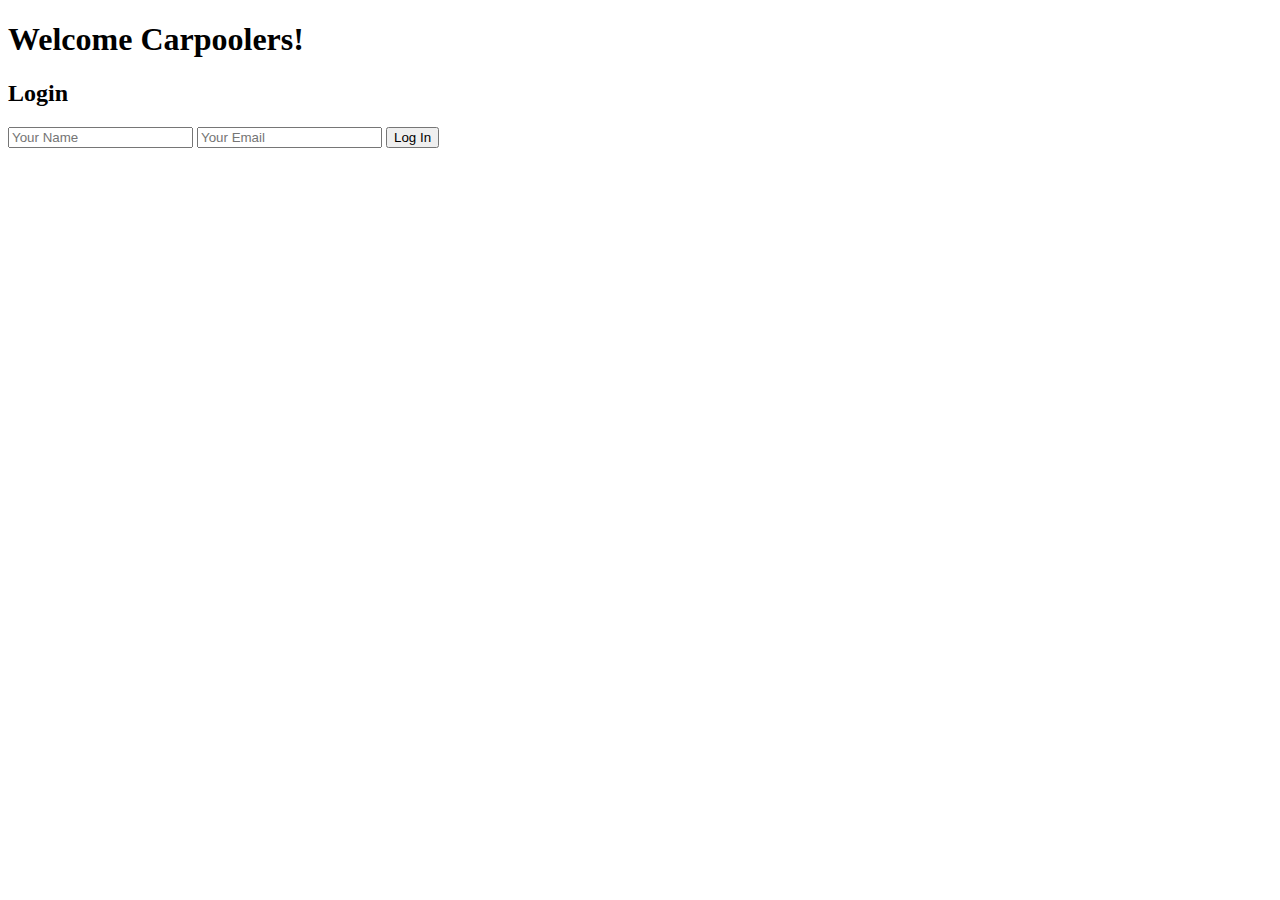
==== carpooler.html @ 3410a6e5 "Create carpooler.html" ====
<!DOCTYPE html>
<html lang="en">
<head>
  <meta charset="UTF-8">
  <meta name="viewport" content="width=device-width, initial-scale=1.0">
  <title>Carpooler Page</title>
  <link rel="stylesheet" href="carpooler.css">
</head>
<body>
  <header>
    <h1>Welcome Carpoolers!</h1>
  </header>
  <main>
    <section id="loginSection">
      <h2>Login</h2>
      <form id="loginForm">
        <input type="text" id="nameInput" placeholder="Your Name" required>
        <input type="email" id="emailInput" placeholder="Your Email" required>
        <input type="submit" value="Log In">
      </form>
    </section>
  </main>
  <script src="carpooler.js" defer></script>
</body>
</html>
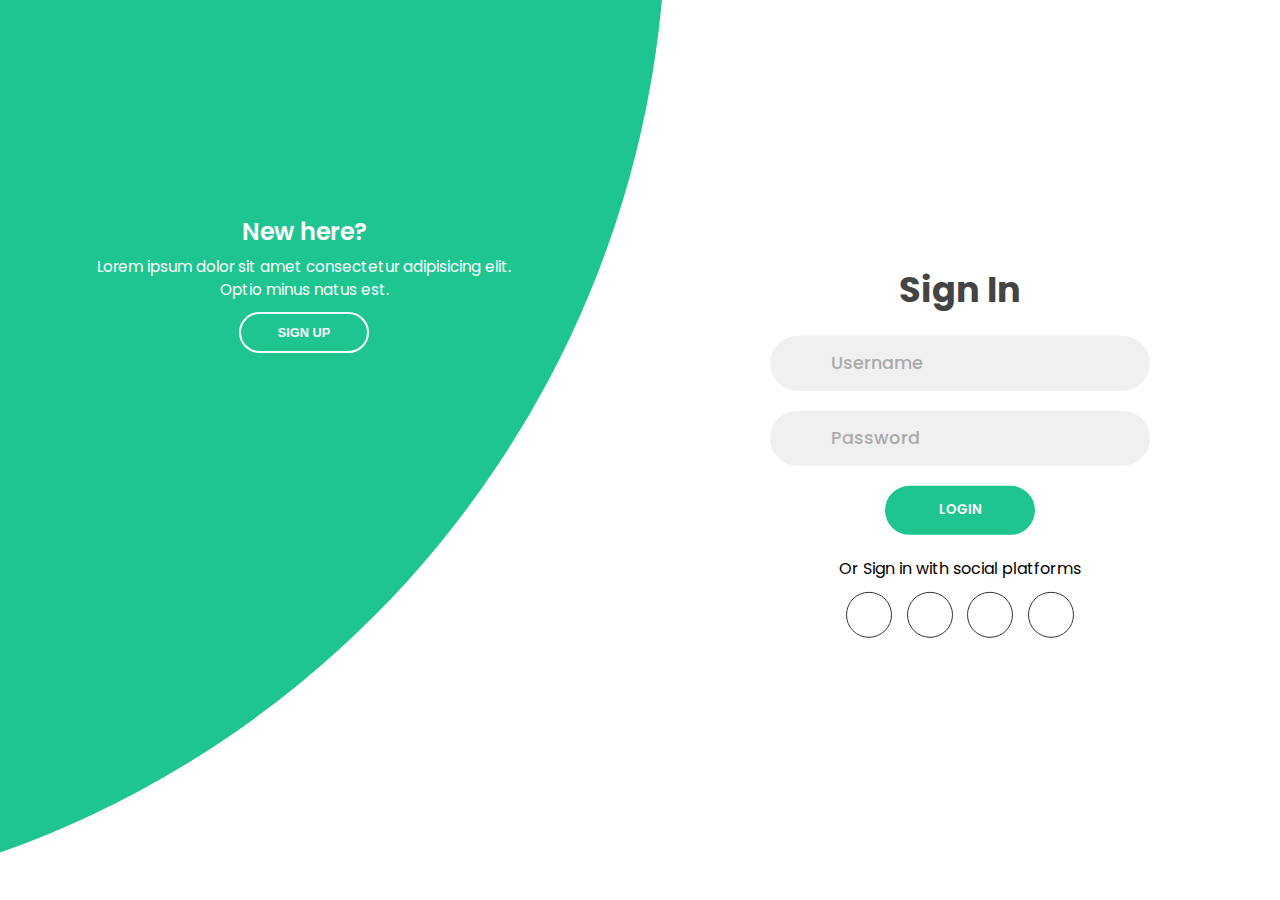
==== commit 80432a5d: "Update" ====
--- a/carpooler.html
+++ b/carpooler.html
@@ -1,25 +1,106 @@
 <!DOCTYPE html>
 <html lang="en">
-<head>
-  <meta charset="UTF-8">
-  <meta name="viewport" content="width=device-width, initial-scale=1.0">
-  <title>Carpooler Page</title>
-  <link rel="stylesheet" href="carpooler.css">
-</head>
-<body>
-  <header>
-    <h1>Welcome Carpoolers!</h1>
-  </header>
-  <main>
-    <section id="loginSection">
-      <h2>Login</h2>
-      <form id="loginForm">
-        <input type="text" id="nameInput" placeholder="Your Name" required>
-        <input type="email" id="emailInput" placeholder="Your Email" required>
-        <input type="submit" value="Log In">
-      </form>
-    </section>
-  </main>
-  <script src="carpooler.js" defer></script>
-</body>
-</html>
+  <head>
+    <meta charset="UTF-8" />
+    <meta name="viewport" content="width=device-width, initial-scale=1.0" />
+    <title>CarPooler Login</title>
+    <link rel="stylesheet" type="text/css" href="./carpooler.css" />
+    <script
+      src="https://kit.fontawesome.com/64d58efce2.js"
+      crossorigin="anonymous"
+    ></script>
+  
+  </head>
+  <body>
+    <div class="container">
+      <div class="forms-container">
+        <div class="signin-signup">
+          <form action="" class="sign-in-form">
+            <h2 class="title">Sign In</h2>
+            <div class="input-field">
+              <i class="fas fa-user"></i>
+              <input type="text" placeholder="Username" />
+            </div>
+            <div class="input-field">
+              <i class="fas fa-lock"></i>
+              <input type="password" placeholder="Password" />
+            </div>
+            <input type="submit" value="Login" class="btn solid" />
+
+            <p class="social-text">Or Sign in with social platforms</p>
+            <div class="social-media">
+              <a href="#" class="social-icon">
+                <i class="fab fa-facebook-f"></i>
+              </a>
+              <a href="#" class="social-icon">
+                <i class="fab fa-twitter"></i>
+              </a>
+              <a href="#" class="social-icon">
+                <i class="fab fa-google"></i>
+              </a>
+              <a href="#" class="social-icon">
+                <i class="fab fa-linkedin-in"></i>
+              </a>
+            </div>
+          </form>
+
+
+          <form action="" class="sign-up-form">
+            <h2 class="title">Sign Up</h2>
+            <div class="input-field">
+              <i class="fas fa-user"></i>
+              <input type="text" placeholder="Username" />
+            </div>
+            <div class="input-field">
+              <i class="fas fa-envelope"></i>
+              <input type="email" placeholder="Email" />
+            </div>
+            <div class="input-field">
+              <i class="fas fa-lock"></i>
+              <input type="password" placeholder="Password" />
+            </div>
+            <input type="submit" value="Sign Up" class="btn solid" />
+
+            <p class="social-text">Or Sign up with social platforms</p>
+            <div class="social-media">
+              <a href="#" class="social-icon">
+                <i class="fab fa-facebook-f"></i>
+              </a>
+              <a href="#" class="social-icon">
+                <i class="fab fa-twitter"></i>
+              </a>
+              <a href="#" class="social-icon">
+                <i class="fab fa-google"></i>
+              </a>
+              <a href="#" class="social-icon">
+                <i class="fab fa-linkedin-in"></i>
+              </a>
+            </div>
+          </form>
+        </div>
+      </div>
+      <div class="panels-container">
+
+        <div class="panel left-panel">
+            <div class="content">
+                <h3>New here?</h3>
+                <p>Lorem ipsum dolor sit amet consectetur adipisicing elit. Optio minus natus est.</p>
+                <button class="btn transparent" id="sign-up-btn">Sign Up</button>
+            </div>
+            <img src="./img/log.svg" class="image" alt="">
+        </div>
+
+        <div class="panel right-panel">
+            <div class="content">
+                <h3>One of us?</h3>
+                <p>Lorem ipsum dolor sit amet consectetur adipisicing elit. Optio minus natus est.</p>
+                <button class="btn transparent" id="sign-in-btn">Sign In</button>
+            </div>
+            <img src="./img/regiter.svg" class="image" alt="">
+        </div>
+      </div>
+    </div>
+
+    <script src="./carpooler.js"></script>
+  </body>
+</html>--- a/carpooler.css
+++ b/carpooler.css
@@ -0,0 +1,400 @@
+@import url("https://fonts.googleapis.com/css2?family=Poppins:wght@200;300;400;500;600;700;800&display=swap");
+
+* {
+  margin: 0;
+  padding: 0;
+  box-sizing: border-box;
+}
+
+body,
+input {
+  font-family: "Poppins", sans-serif;
+}
+
+.container {
+  position: relative;
+  width: 100%;
+  background-color: #fff;
+  min-height: 100vh;
+  overflow: hidden;
+}
+
+.forms-container {
+  position: absolute;
+  width: 100%;
+  height: 100%;
+  top: 0;
+  left: 0;
+}
+
+.signin-signup {
+  position: absolute;
+  top: 50%;
+  transform: translate(-50%, -50%);
+  left: 75%;
+  width: 50%;
+  transition: 1s 0.7s ease-in-out;
+  display: grid;
+  grid-template-columns: 1fr;
+  z-index: 5;
+}
+
+form {
+  display: flex;
+  align-items: center;
+  justify-content: center;
+  flex-direction: column;
+  padding: 0rem 5rem;
+  transition: all 0.2s 0.7s;
+  overflow: hidden;
+  grid-column: 1 / 2;
+  grid-row: 1 / 2;
+}
+
+form.sign-up-form {
+  opacity: 0;
+  z-index: 1;
+}
+
+form.sign-in-form {
+  z-index: 2;
+}
+
+.title {
+  font-size: 2.2rem;
+  color: #444;
+  margin-bottom: 10px;
+}
+
+.input-field {
+  max-width: 380px;
+  width: 100%;
+  background-color: #f0f0f0;
+  margin: 10px 0;
+  height: 55px;
+  border-radius: 55px;
+  display: grid;
+  grid-template-columns: 15% 85%;
+  padding: 0 0.4rem;
+  position: relative;
+}
+
+.input-field i {
+  text-align: center;
+  line-height: 55px;
+  color: #acacac;
+  transition: 0.5s;
+  font-size: 1.1rem;
+}
+
+.input-field input {
+  background: none;
+  outline: none;
+  border: none;
+  line-height: 1;
+  font-weight: 600;
+  font-size: 1.1rem;
+  color: #333;
+}
+
+.input-field input::placeholder {
+  color: #aaa;
+  font-weight: 500;
+}
+
+.social-text {
+  padding: 0.7rem 0;
+  font-size: 1rem;
+}
+
+.social-media {
+  display: flex;
+  justify-content: center;
+}
+
+.social-icon {
+  height: 46px;
+  width: 46px;
+  display: flex;
+  justify-content: center;
+  align-items: center;
+  margin: 0 0.45rem;
+  color: #333;
+  border-radius: 50%;
+  border: 1px solid #333;
+  text-decoration: none;
+  font-size: 1.1rem;
+  transition: 0.3s;
+}
+
+.social-icon:hover {
+  color: #4481eb;
+  border-color: #4481eb;
+}
+
+.btn {
+  width: 150px;
+  background-color: #1fc590;
+  border: none;
+  outline: none;
+  height: 49px;
+  border-radius: 49px;
+  color: #fff;
+  text-transform: uppercase;
+  font-weight: 600;
+  margin: 10px 0;
+  cursor: pointer;
+  transition: 0.5s;
+}
+
+.btn:hover {
+  background-color: #1fc590;
+}
+.panels-container {
+  position: absolute;
+  height: 100%;
+  width: 100%;
+  top: 0;
+  left: 0;
+  display: grid;
+  grid-template-columns: repeat(2, 1fr);
+}
+
+.container:before {
+  content: "";
+  position: absolute;
+  height: 2000px;
+  width: 2000px;
+  top: -10%;
+  right: 48%;
+  transform: translateY(-50%);
+  background-image: linear-gradient(-45deg, #1fc590  0%, #1fc590 100%);
+  transition: 1.8s ease-in-out;
+  border-radius: 50%;
+  z-index: 6;
+}
+
+.image {
+  width: 100%;
+  transition: transform 1.1s ease-in-out;
+  transition-delay: 0.4s;
+}
+
+.panel {
+  display: flex;
+  flex-direction: column;
+  align-items: flex-end;
+  justify-content: space-around;
+  text-align: center;
+  z-index: 6;
+}
+
+.left-panel {
+  pointer-events: all;
+  padding: 3rem 17% 2rem 12%;
+}
+
+.right-panel {
+  pointer-events: none;
+  padding: 3rem 12% 2rem 17%;
+}
+
+.panel .content {
+  color: #fff;
+  transition: transform 0.9s ease-in-out;
+  transition-delay: 0.6s;
+}
+
+.panel h3 {
+  font-weight: 600;
+  line-height: 1;
+  font-size: 1.5rem;
+}
+
+.panel p {
+  font-size: 0.95rem;
+  padding: 0.7rem 0;
+}
+
+.btn.transparent {
+  margin: 0;
+  background: none;
+  border: 2px solid #fff;
+  width: 130px;
+  height: 41px;
+  font-weight: 600;
+  font-size: 0.8rem;
+}
+
+.right-panel .image,
+.right-panel .content {
+  transform: translateX(800px);
+}
+
+/* ANIMATION */
+
+.container.sign-up-mode:before {
+  transform: translate(100%, -50%);
+  right: 52%;
+}
+
+.container.sign-up-mode .left-panel .image,
+.container.sign-up-mode .left-panel .content {
+  transform: translateX(-800px);
+}
+
+.container.sign-up-mode .signin-signup {
+  left: 25%;
+}
+
+.container.sign-up-mode form.sign-up-form {
+  opacity: 1;
+  z-index: 2;
+}
+
+.container.sign-up-mode form.sign-in-form {
+  opacity: 0;
+  z-index: 1;
+}
+
+.container.sign-up-mode .right-panel .image,
+.container.sign-up-mode .right-panel .content {
+  transform: translateX(0%);
+}
+
+.container.sign-up-mode .left-panel {
+  pointer-events: none;
+}
+
+.container.sign-up-mode .right-panel {
+  pointer-events: all;
+}
+
+@media (max-width: 870px) {
+  .container {
+    min-height: 800px;
+    height: 100vh;
+  }
+  .signin-signup {
+    width: 100%;
+    top: 95%;
+    transform: translate(-50%, -100%);
+    transition: 1s 0.8s ease-in-out;
+  }
+
+  .signin-signup,
+  .container.sign-up-mode .signin-signup {
+    left: 50%;
+  }
+
+  .panels-container {
+    grid-template-columns: 1fr;
+    grid-template-rows: 1fr 2fr 1fr;
+  }
+
+  .panel {
+    flex-direction: row;
+    justify-content: space-around;
+    align-items: center;
+    padding: 2.5rem 8%;
+    grid-column: 1 / 2;
+  }
+
+  .right-panel {
+    grid-row: 3 / 4;
+  }
+
+  .left-panel {
+    grid-row: 1 / 2;
+  }
+
+  .image {
+    width: 200px;
+    transition: transform 0.9s ease-in-out;
+    transition-delay: 0.6s;
+  }
+
+  .panel .content {
+    padding-right: 15%;
+    transition: transform 0.9s ease-in-out;
+    transition-delay: 0.8s;
+  }
+
+  .panel h3 {
+    font-size: 1.2rem;
+  }
+
+  .panel p {
+    font-size: 0.7rem;
+    padding: 0.5rem 0;
+  }
+
+  .btn.transparent {
+    width: 110px;
+    height: 35px;
+    font-size: 0.7rem;
+  }
+
+  .container:before {
+    width: 1500px;
+    height: 1500px;
+    transform: translateX(-50%);
+    left: 30%;
+    bottom: 68%;
+    right: initial;
+    top: initial;
+    transition: 2s ease-in-out;
+  }
+
+  .container.sign-up-mode:before {
+    transform: translate(-50%, 100%);
+    bottom: 32%;
+    right: initial;
+  }
+
+  .container.sign-up-mode .left-panel .image,
+  .container.sign-up-mode .left-panel .content {
+    transform: translateY(-300px);
+  }
+
+  .container.sign-up-mode .right-panel .image,
+  .container.sign-up-mode .right-panel .content {
+    transform: translateY(0px);
+  }
+
+  .right-panel .image,
+  .right-panel .content {
+    transform: translateY(300px);
+  }
+
+  .container.sign-up-mode .signin-signup {
+    top: 5%;
+    transform: translate(-50%, 0);
+  }
+}
+
+@media (max-width: 570px) {
+  form {
+    padding: 0 1.5rem;
+  }
+
+  .image {
+    display: none;
+  }
+  .panel .content {
+    padding: 0.5rem 1rem;
+  }
+  .container {
+    padding: 1.5rem;
+  }
+
+  .container:before {
+    bottom: 72%;
+    left: 50%;
+  }
+
+  .container.sign-up-mode:before {
+    bottom: 28%;
+    left: 50%;
+  }
+}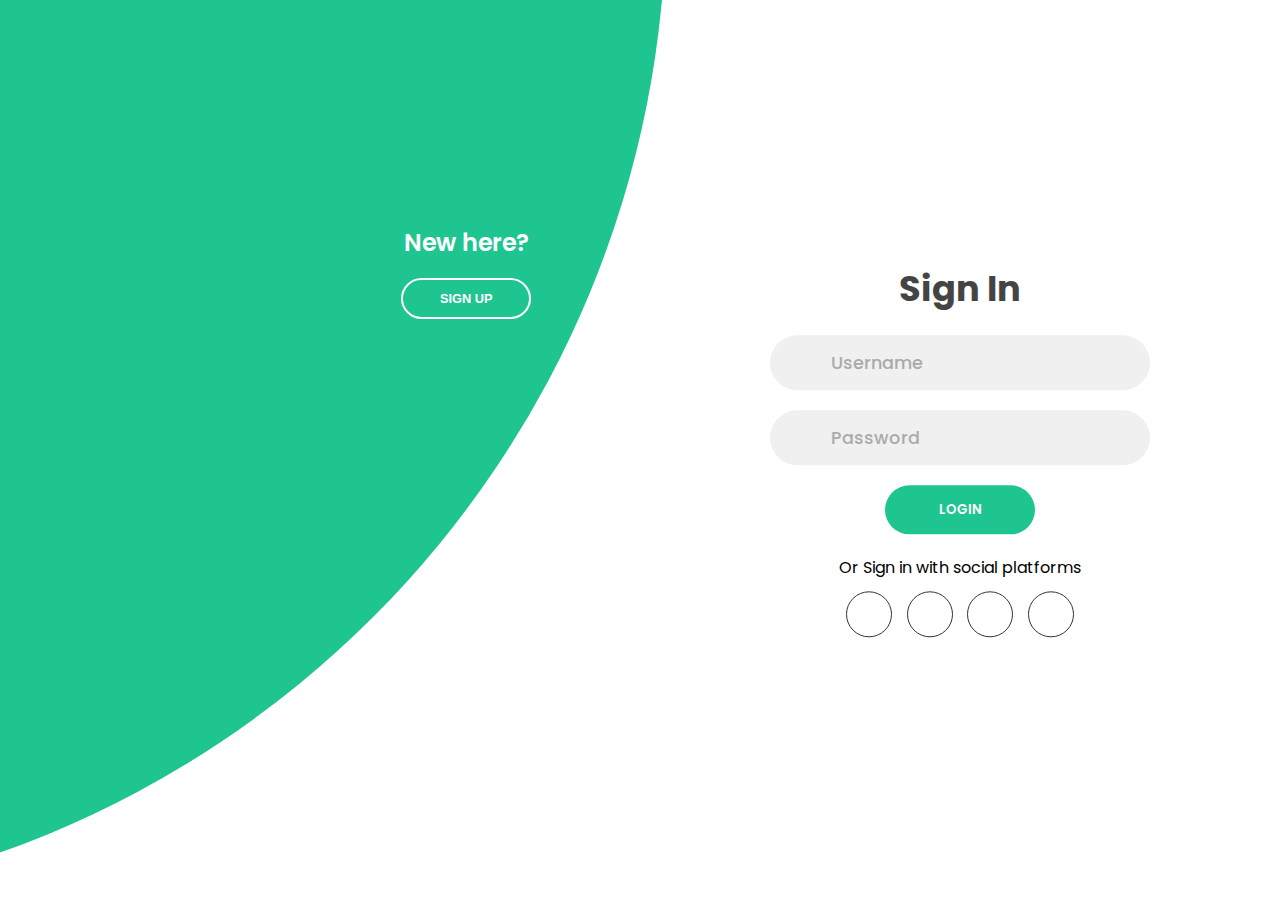
==== commit 122d45ec: "Update inputs" ====
--- a/carpooler.html
+++ b/carpooler.html
@@ -53,11 +53,15 @@
             </div>
             <div class="input-field">
               <i class="fas fa-envelope"></i>
-              <input type="email" placeholder="Email" />
+              <input type="text" placeholder="Email" />
             </div>
             <div class="input-field">
-              <i class="fas fa-lock"></i>
-              <input type="password" placeholder="Password" />
+              <i class="fas fa-phone"></i>
+              <input type="text" placeholder="Mobile Phone" />
+            </div>
+            <div class="input-field">
+              <i class="fas fa-globe"></i>
+              <input type="text" placeholder="Home Address" />
             </div>
             <input type="submit" value="Sign Up" class="btn solid" />
 
@@ -84,7 +88,7 @@
         <div class="panel left-panel">
             <div class="content">
                 <h3>New here?</h3>
-                <p>Lorem ipsum dolor sit amet consectetur adipisicing elit. Optio minus natus est.</p>
+                <p> </p>
                 <button class="btn transparent" id="sign-up-btn">Sign Up</button>
             </div>
             <img src="./img/log.svg" class="image" alt="">
@@ -93,7 +97,7 @@
         <div class="panel right-panel">
             <div class="content">
                 <h3>One of us?</h3>
-                <p>Lorem ipsum dolor sit amet consectetur adipisicing elit. Optio minus natus est.</p>
+                <p> </p>
                 <button class="btn transparent" id="sign-in-btn">Sign In</button>
             </div>
             <img src="./img/regiter.svg" class="image" alt="">
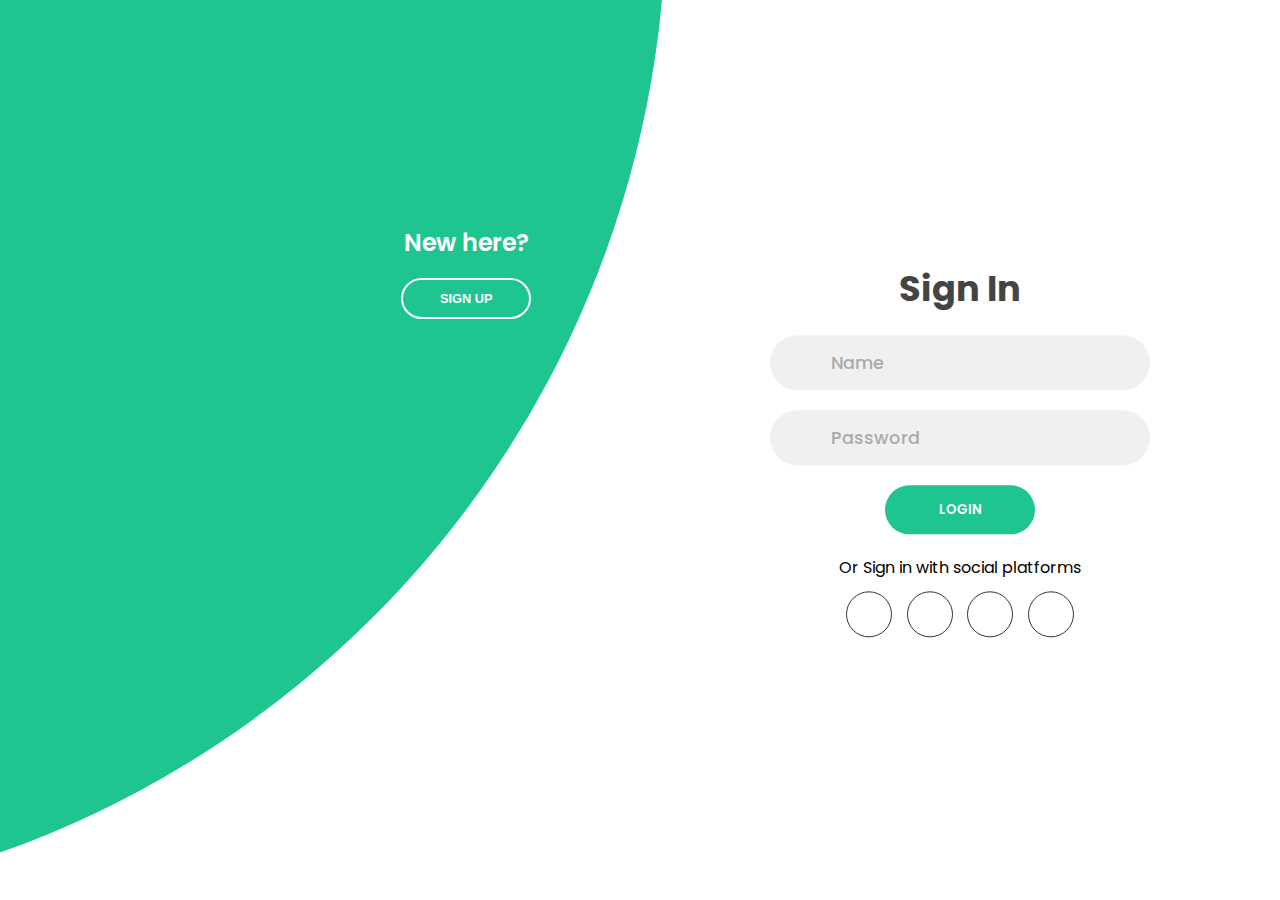
==== commit ddd8c699: "Update" ====
--- a/carpooler.html
+++ b/carpooler.html
@@ -1,110 +1,111 @@
 <!DOCTYPE html>
 <html lang="en">
-  <head>
-    <meta charset="UTF-8" />
-    <meta name="viewport" content="width=device-width, initial-scale=1.0" />
-    <title>CarPooler Login</title>
-    <link rel="stylesheet" type="text/css" href="./carpooler.css" />
-    <script
-      src="https://kit.fontawesome.com/64d58efce2.js"
-      crossorigin="anonymous"
-    ></script>
-  
-  </head>
-  <body>
-    <div class="container">
-      <div class="forms-container">
-        <div class="signin-signup">
-          <form action="" class="sign-in-form">
-            <h2 class="title">Sign In</h2>
-            <div class="input-field">
-              <i class="fas fa-user"></i>
-              <input type="text" placeholder="Username" />
-            </div>
-            <div class="input-field">
-              <i class="fas fa-lock"></i>
-              <input type="password" placeholder="Password" />
-            </div>
-            <input type="submit" value="Login" class="btn solid" />
 
-            <p class="social-text">Or Sign in with social platforms</p>
-            <div class="social-media">
-              <a href="#" class="social-icon">
-                <i class="fab fa-facebook-f"></i>
-              </a>
-              <a href="#" class="social-icon">
-                <i class="fab fa-twitter"></i>
-              </a>
-              <a href="#" class="social-icon">
-                <i class="fab fa-google"></i>
-              </a>
-              <a href="#" class="social-icon">
-                <i class="fab fa-linkedin-in"></i>
-              </a>
-            </div>
-          </form>
+<head>
+  <meta charset="UTF-8" />
+  <meta name="viewport" content="width=device-width, initial-scale=1.0" />
+  <title>CarPooler Login</title>
+  <link rel="stylesheet" type="text/css" href="./carpooler.css" />
+  <script src="https://kit.fontawesome.com/64d58efce2.js" crossorigin="anonymous"></script>
+
+</head>
+
+<body>
+  <div class="container">
+    <div class="forms-container">
+      <div class="signin-signup">
+        <form id="signinform" action="" class="sign-in-form">
+          <h2 class="title">Sign In</h2>
+          <div class="input-field">
+            <i class="fas fa-user"></i>
+            <input id="signinname" type="text" placeholder="Name" />
+          </div>
+          <div class="input-field">
+            <i class="fas fa-lock"></i>
+            <input id="signinpassword" type="password" placeholder="Password" />
+          </div>
+          <input type="submit" value="Login" class="btn solid" />
+
+          <p class="social-text">Or Sign in with social platforms</p>
+          <div class="social-media">
+            <a href="#" class="social-icon">
+              <i class="fab fa-facebook-f"></i>
+            </a>
+            <a href="#" class="social-icon">
+              <i class="fab fa-twitter"></i>
+            </a>
+            <a href="#" class="social-icon">
+              <i class="fab fa-google"></i>
+            </a>
+            <a href="#" class="social-icon">
+              <i class="fab fa-linkedin-in"></i>
+            </a>
+          </div>
+        </form>
 
 
-          <form action="" class="sign-up-form">
-            <h2 class="title">Sign Up</h2>
-            <div class="input-field">
-              <i class="fas fa-user"></i>
-              <input type="text" placeholder="Username" />
-            </div>
-            <div class="input-field">
-              <i class="fas fa-envelope"></i>
-              <input type="text" placeholder="Email" />
-            </div>
-            <div class="input-field">
-              <i class="fas fa-phone"></i>
-              <input type="text" placeholder="Mobile Phone" />
-            </div>
-            <div class="input-field">
-              <i class="fas fa-globe"></i>
-              <input type="text" placeholder="Home Address" />
-            </div>
-            <input type="submit" value="Sign Up" class="btn solid" />
+        <form id="signupform" action="" class="sign-up-form">
+          <h2 class="title">Sign Up</h2>
+          <div class="input-field">
+            <i class="fas fa-user"></i>
+            <input id="signupname" type="text" placeholder="Name" />
+          </div>
+          <div class="input-field">
+            <i class="fas fa-envelope"></i>
+            <input id="email" type="text" placeholder="Email" />
+          </div>
 
-            <p class="social-text">Or Sign up with social platforms</p>
-            <div class="social-media">
-              <a href="#" class="social-icon">
-                <i class="fab fa-facebook-f"></i>
-              </a>
-              <a href="#" class="social-icon">
-                <i class="fab fa-twitter"></i>
-              </a>
-              <a href="#" class="social-icon">
-                <i class="fab fa-google"></i>
-              </a>
-              <a href="#" class="social-icon">
-                <i class="fab fa-linkedin-in"></i>
-              </a>
-            </div>
-          </form>
-        </div>
-      </div>
-      <div class="panels-container">
+          <div class="input-field">
+            <i class="fas fa-globe"></i>
+            <input id="address" type="text" placeholder="Address" />
+          </div>
+          <div class="input-field">
+            <i class="fas fa-lock"></i>
+            <input id="signuppassword" type="password" placeholder="Password" />
+          </div>
+          <input type="submit" value="Sign Up" class="btn solid" />
 
-        <div class="panel left-panel">
-            <div class="content">
-                <h3>New here?</h3>
-                <p> </p>
-                <button class="btn transparent" id="sign-up-btn">Sign Up</button>
-            </div>
-            <img src="./img/log.svg" class="image" alt="">
-        </div>
-
-        <div class="panel right-panel">
-            <div class="content">
-                <h3>One of us?</h3>
-                <p> </p>
-                <button class="btn transparent" id="sign-in-btn">Sign In</button>
-            </div>
-            <img src="./img/regiter.svg" class="image" alt="">
-        </div>
+          <p class="social-text">Or Sign up with social platforms</p>
+          <div class="social-media">
+            <a href="#" class="social-icon">
+              <i class="fab fa-facebook-f"></i>
+            </a>
+            <a href="#" class="social-icon">
+              <i class="fab fa-twitter"></i>
+            </a>
+            <a href="#" class="social-icon">
+              <i class="fab fa-google"></i>
+            </a>
+            <a href="#" class="social-icon">
+              <i class="fab fa-linkedin-in"></i>
+            </a>
+          </div>
+        </form>
       </div>
     </div>
+    <div class="panels-container">
 
-    <script src="./carpooler.js"></script>
-  </body>
+      <div class="panel left-panel">
+        <div class="content">
+          <h3>New here?</h3>
+          <p> </p>
+          <button class="btn transparent" id="sign-up-btn">Sign Up</button>
+        </div>
+        <img src="./img/log.svg" class="image" alt="">
+      </div>
+
+      <div class="panel right-panel">
+        <div class="content">
+          <h3>One of us?</h3>
+          <p> </p>
+          <button class="btn transparent" id="sign-in-btn">Sign In</button>
+        </div>
+        <img src="./img/regiter.svg" class="image" alt="">
+      </div>
+    </div>
+  </div>
+
+  <script src="./carpooler.js"></script>
+</body>
+
 </html>